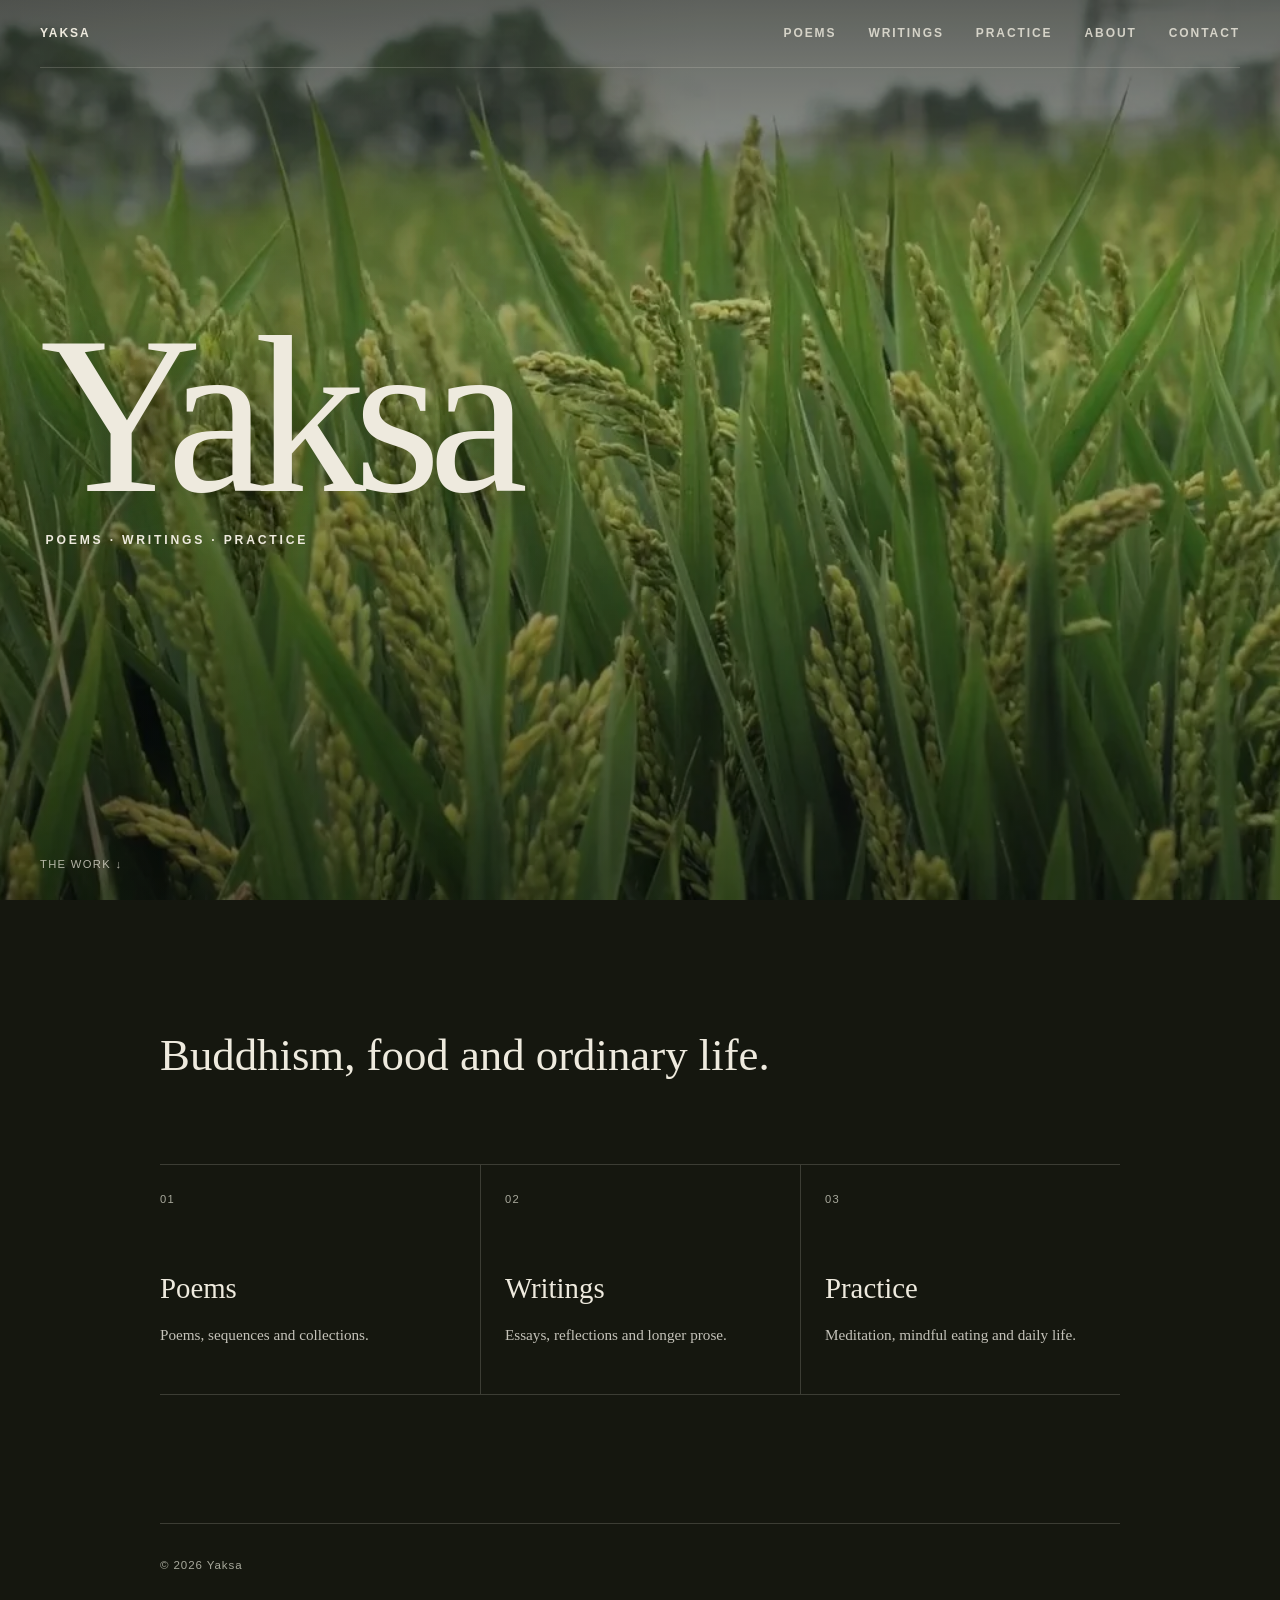
==== index.html @ 3fe2ee8c "Force smooth video restart" ====
<!doctype html>
<html lang="en">
<head>
  <meta charset="utf-8">
  <meta name="viewport" content="width=device-width, initial-scale=1">
  <meta name="description" content="Yaksa: poems, writings and practice.">
  <meta name="theme-color" content="#15170f">
  <title>Yaksa</title>
  <link rel="icon" type="image/png" href="favicon.png?v=2">
  <style>
    :root {
      --ink: #15170f;
      --paper: #eeeade;
      --muted: #a8a99c;
      --line: rgba(238, 234, 222, .18);
    }

    * { box-sizing: border-box; }

    html { scroll-behavior: smooth; }

    body {
      margin: 0;
      background: var(--ink);
      color: var(--paper);
      font-family: Georgia, "Times New Roman", serif;
      font-size: 18px;
      line-height: 1.6;
    }

    a { color: inherit; }

    .hero {
      min-height: 100svh;
      position: relative;
      display: grid;
      grid-template-rows: auto 1fr auto;
      overflow: hidden;
      isolation: isolate;
      background: #222719 url("assets/rice-field-poster.webp") center / cover no-repeat;
    }

    .hero-animation {
      position: absolute;
      inset: 0;
      z-index: -3;
      width: 100%;
      height: 100%;
      object-fit: cover;
      object-position: center;
    }

    .hero::before {
      content: "";
      position: absolute;
      inset: 0;
      z-index: -2;
      background:
        linear-gradient(180deg, rgba(9, 12, 7, .58) 0%, rgba(9, 12, 7, .12) 36%, rgba(9, 12, 7, .46) 100%),
        linear-gradient(90deg, rgba(9, 12, 7, .18), transparent 55%);
    }

    .hero::after {
      content: "";
      position: absolute;
      inset: 0;
      z-index: -1;
      background: rgba(32, 38, 20, .08);
      mix-blend-mode: multiply;
    }

    .topbar {
      width: min(1200px, calc(100% - 3rem));
      margin: 0 auto;
      padding: 1.5rem 0;
      display: flex;
      align-items: center;
      justify-content: space-between;
      border-bottom: 1px solid var(--line);
    }

    .mark,
    nav a {
      font-family: Arial, Helvetica, sans-serif;
      font-size: .75rem;
      font-weight: 600;
      letter-spacing: .16em;
      text-decoration: none;
      text-transform: uppercase;
    }

    nav { display: flex; gap: clamp(1rem, 2.5vw, 2.2rem); }
    nav a { opacity: .82; transition: opacity 160ms ease; }
    nav a:hover, nav a:focus-visible { opacity: 1; }

    .hero-title {
      align-self: center;
      width: min(1200px, calc(100% - 3rem));
      margin: 0 auto;
      padding: 2rem 0 5rem;
    }

    h1 {
      margin: 0;
      font-size: clamp(5rem, 18vw, 14rem);
      font-weight: 400;
      letter-spacing: -.055em;
      line-height: .8;
      text-shadow: 0 2px 35px rgba(0, 0, 0, .28);
    }

    .hero-title p {
      margin: 1.6rem 0 0 .35rem;
      font-family: Arial, Helvetica, sans-serif;
      font-size: .76rem;
      font-weight: 600;
      letter-spacing: .23em;
      text-transform: uppercase;
    }

    .down {
      width: min(1200px, calc(100% - 3rem));
      margin: 0 auto;
      padding: 0 0 1.6rem;
      font-family: Arial, Helvetica, sans-serif;
      font-size: .7rem;
      letter-spacing: .12em;
      text-decoration: none;
      text-transform: uppercase;
      opacity: .72;
    }

    main {
      width: min(960px, calc(100% - 3rem));
      margin: 0 auto;
      padding: clamp(5rem, 10vw, 9rem) 0;
    }

    .intro {
      max-width: 740px;
      margin: 0 0 5rem;
      font-size: clamp(1.7rem, 3.5vw, 3rem);
      line-height: 1.25;
    }

    .rooms {
      display: grid;
      grid-template-columns: repeat(3, 1fr);
      border-top: 1px solid var(--line);
    }

    .room {
      min-height: 230px;
      padding: 1.6rem 1.5rem 1.7rem 0;
      border-bottom: 1px solid var(--line);
      text-decoration: none;
    }

    .room + .room {
      padding-left: 1.5rem;
      border-left: 1px solid var(--line);
    }

    .room small {
      display: block;
      margin-bottom: 3.5rem;
      color: var(--muted);
      font-family: Arial, Helvetica, sans-serif;
      font-size: .7rem;
      letter-spacing: .12em;
    }

    .room h2 { margin: 0 0 .75rem; font-size: 1.8rem; font-weight: 400; }
    .room p { margin: 0; color: #c4c2b9; font-size: .95rem; }

    footer {
      width: min(960px, calc(100% - 3rem));
      margin: 0 auto;
      padding: 2rem 0 3rem;
      border-top: 1px solid var(--line);
      color: var(--muted);
      font-family: Arial, Helvetica, sans-serif;
      font-size: .72rem;
      letter-spacing: .08em;
    }

    @media (max-width: 720px) {
      .topbar { align-items: flex-start; }
      nav { display: grid; grid-template-columns: repeat(2, auto); gap: .45rem 1.1rem; }
      nav a { font-size: .65rem; }
      .hero-title { padding-bottom: 2rem; }
      h1 { font-size: clamp(4.7rem, 26vw, 8rem); }
      .rooms { grid-template-columns: 1fr; }
      .room { min-height: auto; padding: 1.6rem 0 2rem; }
      .room + .room { padding-left: 0; border-left: 0; }
      .room small { margin-bottom: 1.5rem; }
    }

    @media (prefers-reduced-motion: reduce) {
      html { scroll-behavior: auto; }
    }
  </style>
</head>
<body>
  <section class="hero">
    <video id="riceField" class="hero-animation" autoplay muted playsinline preload="auto" poster="assets/rice-field-poster.webp" aria-hidden="true">
      <source src="assets/rice-field-smooth-v4.mp4" type="video/mp4">
    </video>

    <header class="topbar">
      <a class="mark" href="index.html">Yaksa</a>
      <nav aria-label="Main navigation">
        <a href="poems.html">Poems</a>
        <a href="writings.html">Writings</a>
        <a href="practice.html">Practice</a>
        <a href="about.html">About</a>
        <a href="contact.html">Contact</a>
      </nav>
    </header>

    <div class="hero-title">
      <h1>Yaksa</h1>
      <p>Poems · writings · practice</p>
    </div>

    <a class="down" href="#work">The work ↓</a>
  </section>

  <main id="work">
    <p class="intro">Buddhism, food and ordinary life.</p>

    <div class="rooms">
      <a class="room" href="poems.html">
        <small>01</small>
        <h2>Poems</h2>
        <p>Poems, sequences and collections.</p>
      </a>
      <a class="room" href="writings.html">
        <small>02</small>
        <h2>Writings</h2>
        <p>Essays, reflections and longer prose.</p>
      </a>
      <a class="room" href="practice.html">
        <small>03</small>
        <h2>Practice</h2>
        <p>Meditation, mindful eating and daily life.</p>
      </a>
    </div>
  </main>

  <footer>© <span id="year"></span> Yaksa</footer>

  <script>
    document.getElementById("year").textContent = new Date().getFullYear();

    const riceField = document.getElementById("riceField");
    riceField.muted = true;

    const restartField = () => {
      riceField.currentTime = 0;
      riceField.play().catch(() => {});
    };

    riceField.addEventListener("ended", restartField);
    riceField.addEventListener("timeupdate", () => {
      if (riceField.duration && riceField.currentTime >= riceField.duration - 0.08) {
        restartField();
      }
    });

    document.addEventListener("visibilitychange", () => {
      if (!document.hidden && riceField.paused) {
        riceField.play().catch(() => {});
      }
    });

  </script>
</body>
</html>
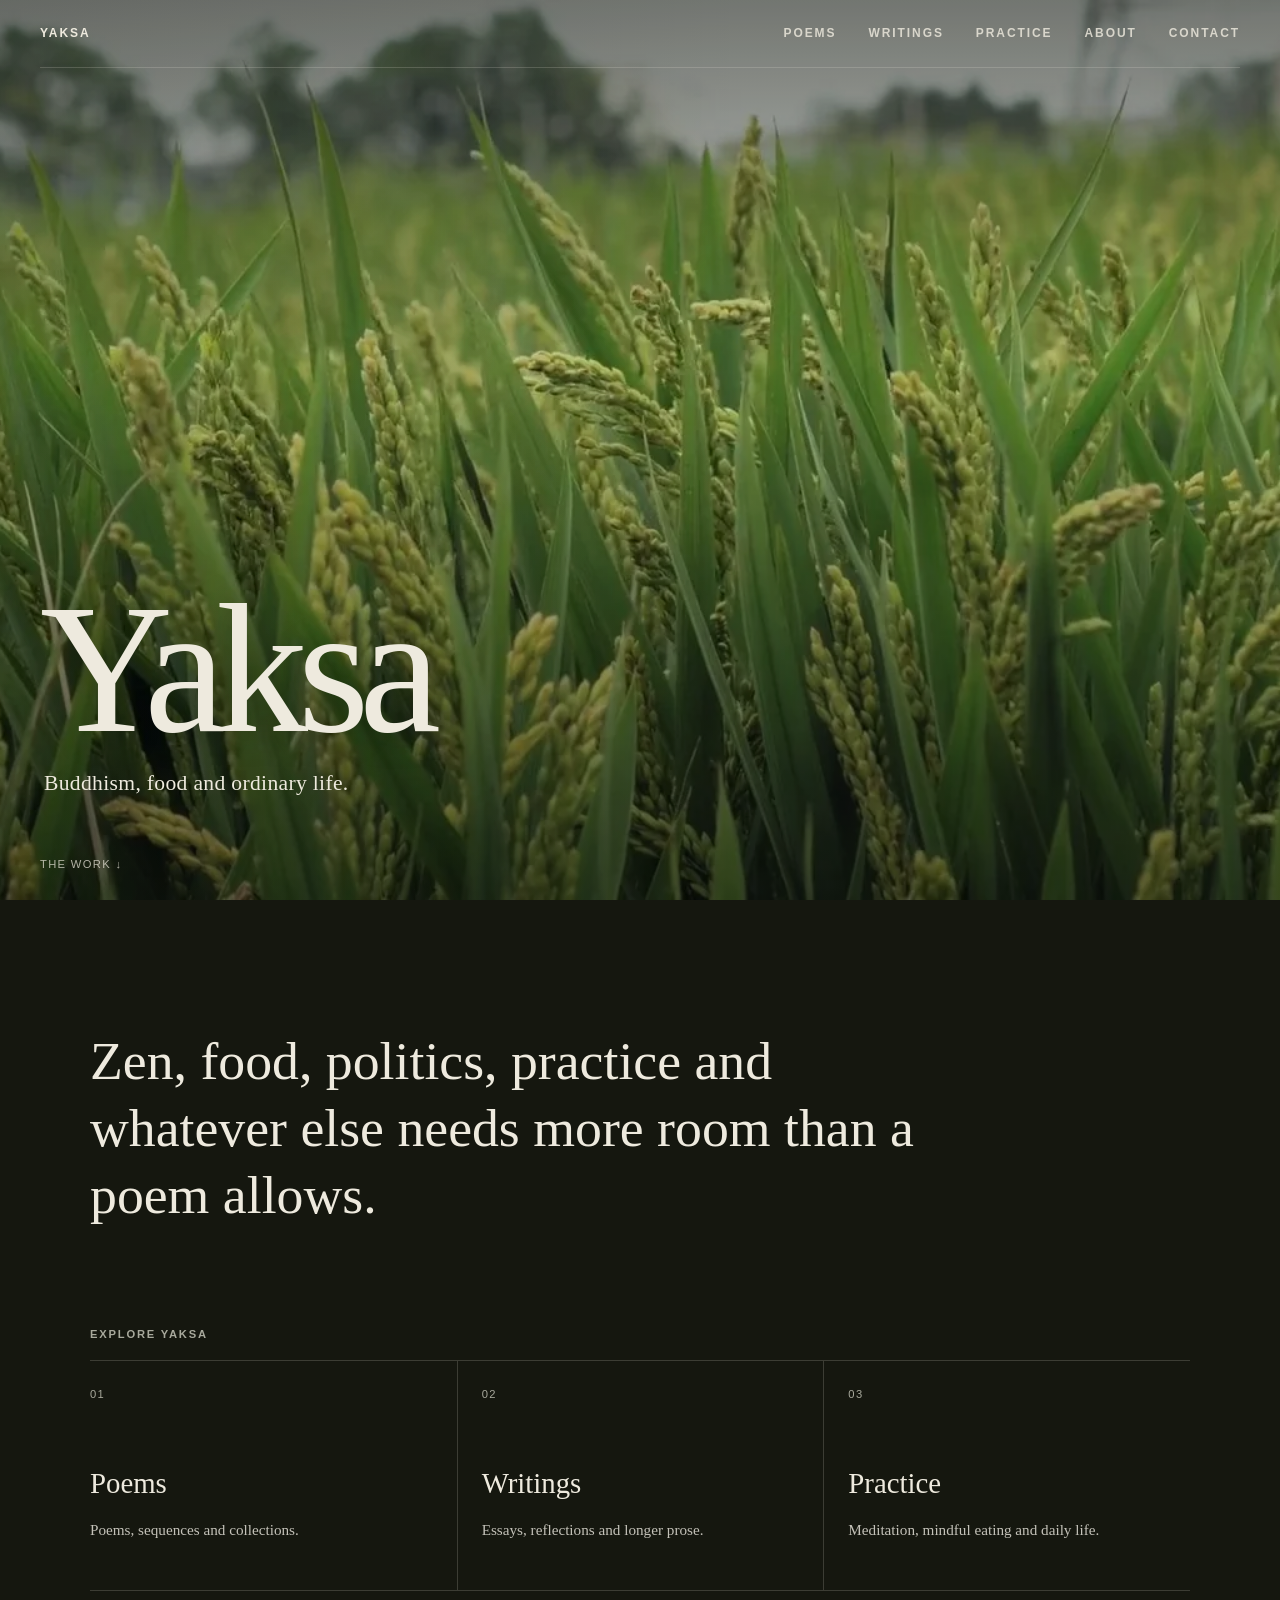
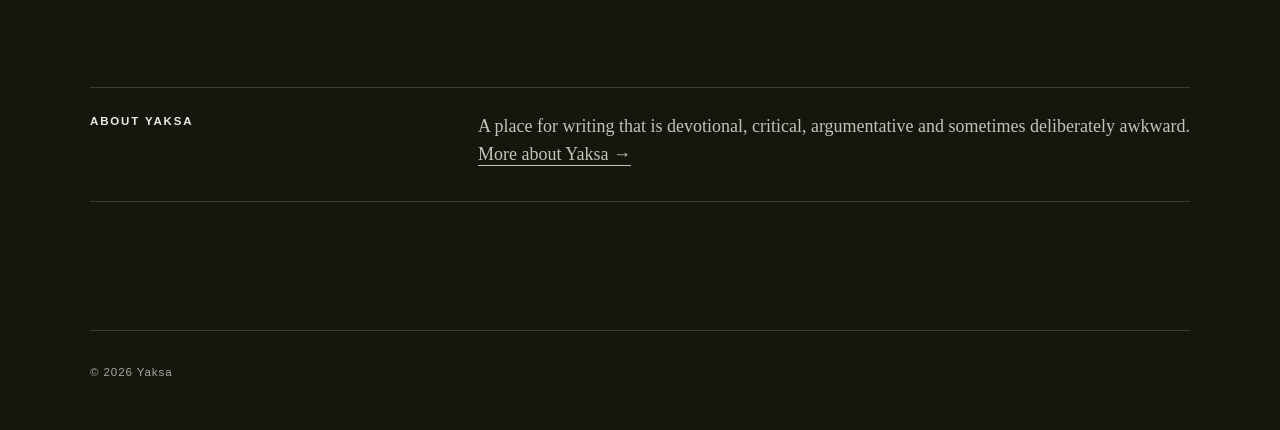
==== commit 6ab24680: "Refine Yaksa homepage design" ====
--- a/index.html
+++ b/index.html
@@ -21,6 +21,7 @@
 
     body {
       margin: 0;
+      overflow-x: hidden;
       background: var(--ink);
       color: var(--paper);
       font-family: Georgia, "Times New Roman", serif;
@@ -31,6 +32,7 @@
     a { color: inherit; }
 
     .hero {
+      width: 100%;
       min-height: 100svh;
       position: relative;
       display: grid;
@@ -56,8 +58,8 @@
       inset: 0;
       z-index: -2;
       background:
-        linear-gradient(180deg, rgba(9, 12, 7, .58) 0%, rgba(9, 12, 7, .12) 36%, rgba(9, 12, 7, .46) 100%),
-        linear-gradient(90deg, rgba(9, 12, 7, .18), transparent 55%);
+        linear-gradient(180deg, rgba(9, 12, 7, .48) 0%, rgba(9, 12, 7, .05) 40%, rgba(9, 12, 7, .5) 100%),
+        linear-gradient(90deg, rgba(9, 12, 7, .12), transparent 58%);
     }
 
     .hero::after {
@@ -94,28 +96,25 @@
     nav a:hover, nav a:focus-visible { opacity: 1; }
 
     .hero-title {
-      align-self: center;
+      align-self: end;
       width: min(1200px, calc(100% - 3rem));
       margin: 0 auto;
-      padding: 2rem 0 5rem;
+      padding: 5rem 0 3.5rem;
     }
 
     h1 {
       margin: 0;
-      font-size: clamp(5rem, 18vw, 14rem);
+      font-size: clamp(5rem, 15vw, 11.5rem);
       font-weight: 400;
       letter-spacing: -.055em;
       line-height: .8;
       text-shadow: 0 2px 35px rgba(0, 0, 0, .28);
     }
 
-    .hero-title p {
-      margin: 1.6rem 0 0 .35rem;
-      font-family: Arial, Helvetica, sans-serif;
-      font-size: .76rem;
-      font-weight: 600;
-      letter-spacing: .23em;
-      text-transform: uppercase;
+    .hero-statement {
+      margin: 1.4rem 0 0 .25rem;
+      font-size: clamp(1rem, 1.8vw, 1.35rem);
+      letter-spacing: .015em;
     }
 
     .down {
@@ -131,22 +130,34 @@
     }
 
     main {
-      width: min(960px, calc(100% - 3rem));
+      width: min(1100px, calc(100% - 3rem));
       margin: 0 auto;
       padding: clamp(5rem, 10vw, 9rem) 0;
     }
 
     .intro {
-      max-width: 740px;
-      margin: 0 0 5rem;
-      font-size: clamp(1.7rem, 3.5vw, 3rem);
+      max-width: 860px;
+      margin: 0 0 6rem;
+      font-size: clamp(1.75rem, 4.2vw, 3.75rem);
       line-height: 1.25;
+    }
+
+    .section-heading {
+      margin: 0;
+      padding: 0 0 1rem;
+      border-bottom: 1px solid var(--line);
+      color: var(--muted);
+      font-family: Arial, Helvetica, sans-serif;
+      font-size: .7rem;
+      font-weight: 600;
+      letter-spacing: .16em;
+      text-transform: uppercase;
     }
 
     .rooms {
       display: grid;
       grid-template-columns: repeat(3, 1fr);
-      border-top: 1px solid var(--line);
+      margin-bottom: 6rem;
     }
 
     .room {
@@ -173,8 +184,28 @@
     .room h2 { margin: 0 0 .75rem; font-size: 1.8rem; font-weight: 400; }
     .room p { margin: 0; color: #c4c2b9; font-size: .95rem; }
 
+    .about-strip {
+      display: grid;
+      grid-template-columns: 1fr 2fr;
+      gap: 2rem;
+      padding: 1.5rem 0 2rem;
+      border-top: 1px solid var(--line);
+      border-bottom: 1px solid var(--line);
+    }
+
+    .about-strip h2 {
+      margin: 0;
+      font-family: Arial, Helvetica, sans-serif;
+      font-size: .72rem;
+      letter-spacing: .16em;
+      text-transform: uppercase;
+    }
+
+    .about-strip p { margin: 0; color: #c4c2b9; }
+    .about-strip a { text-underline-offset: .25em; }
+
     footer {
-      width: min(960px, calc(100% - 3rem));
+      width: min(1100px, calc(100% - 3rem));
       margin: 0 auto;
       padding: 2rem 0 3rem;
       border-top: 1px solid var(--line);
@@ -194,6 +225,7 @@
       .room { min-height: auto; padding: 1.6rem 0 2rem; }
       .room + .room { padding-left: 0; border-left: 0; }
       .room small { margin-bottom: 1.5rem; }
+      .about-strip { grid-template-columns: 1fr; gap: 1rem; }
     }
 
     @media (prefers-reduced-motion: reduce) {
@@ -204,7 +236,7 @@
 <body>
   <section class="hero">
     <video id="riceField" class="hero-animation" autoplay muted playsinline preload="auto" poster="assets/rice-field-poster.webp" aria-hidden="true">
-      <source src="assets/rice-field-smooth-v4.mp4" type="video/mp4">
+      <source src="assets/rice-field-sway-v5.mp4" type="video/mp4">
     </video>
 
     <header class="topbar">
@@ -220,15 +252,16 @@
 
     <div class="hero-title">
       <h1>Yaksa</h1>
-      <p>Poems · writings · practice</p>
+      <p class="hero-statement">Buddhism, food and ordinary life.</p>
     </div>
 
     <a class="down" href="#work">The work ↓</a>
   </section>
 
   <main id="work">
-    <p class="intro">Buddhism, food and ordinary life.</p>
-
+    <p class="intro">Zen, food, politics, practice and whatever else needs more room than a poem allows.</p>
+
+    <h2 class="section-heading">Explore Yaksa</h2>
     <div class="rooms">
       <a class="room" href="poems.html">
         <small>01</small>
@@ -246,6 +279,11 @@
         <p>Meditation, mindful eating and daily life.</p>
       </a>
     </div>
+
+    <section class="about-strip">
+      <h2>About Yaksa</h2>
+      <p>A place for writing that is devotional, critical, argumentative and sometimes deliberately awkward. <a href="about.html">More about Yaksa →</a></p>
+    </section>
   </main>
 
   <footer>© <span id="year"></span> Yaksa</footer>
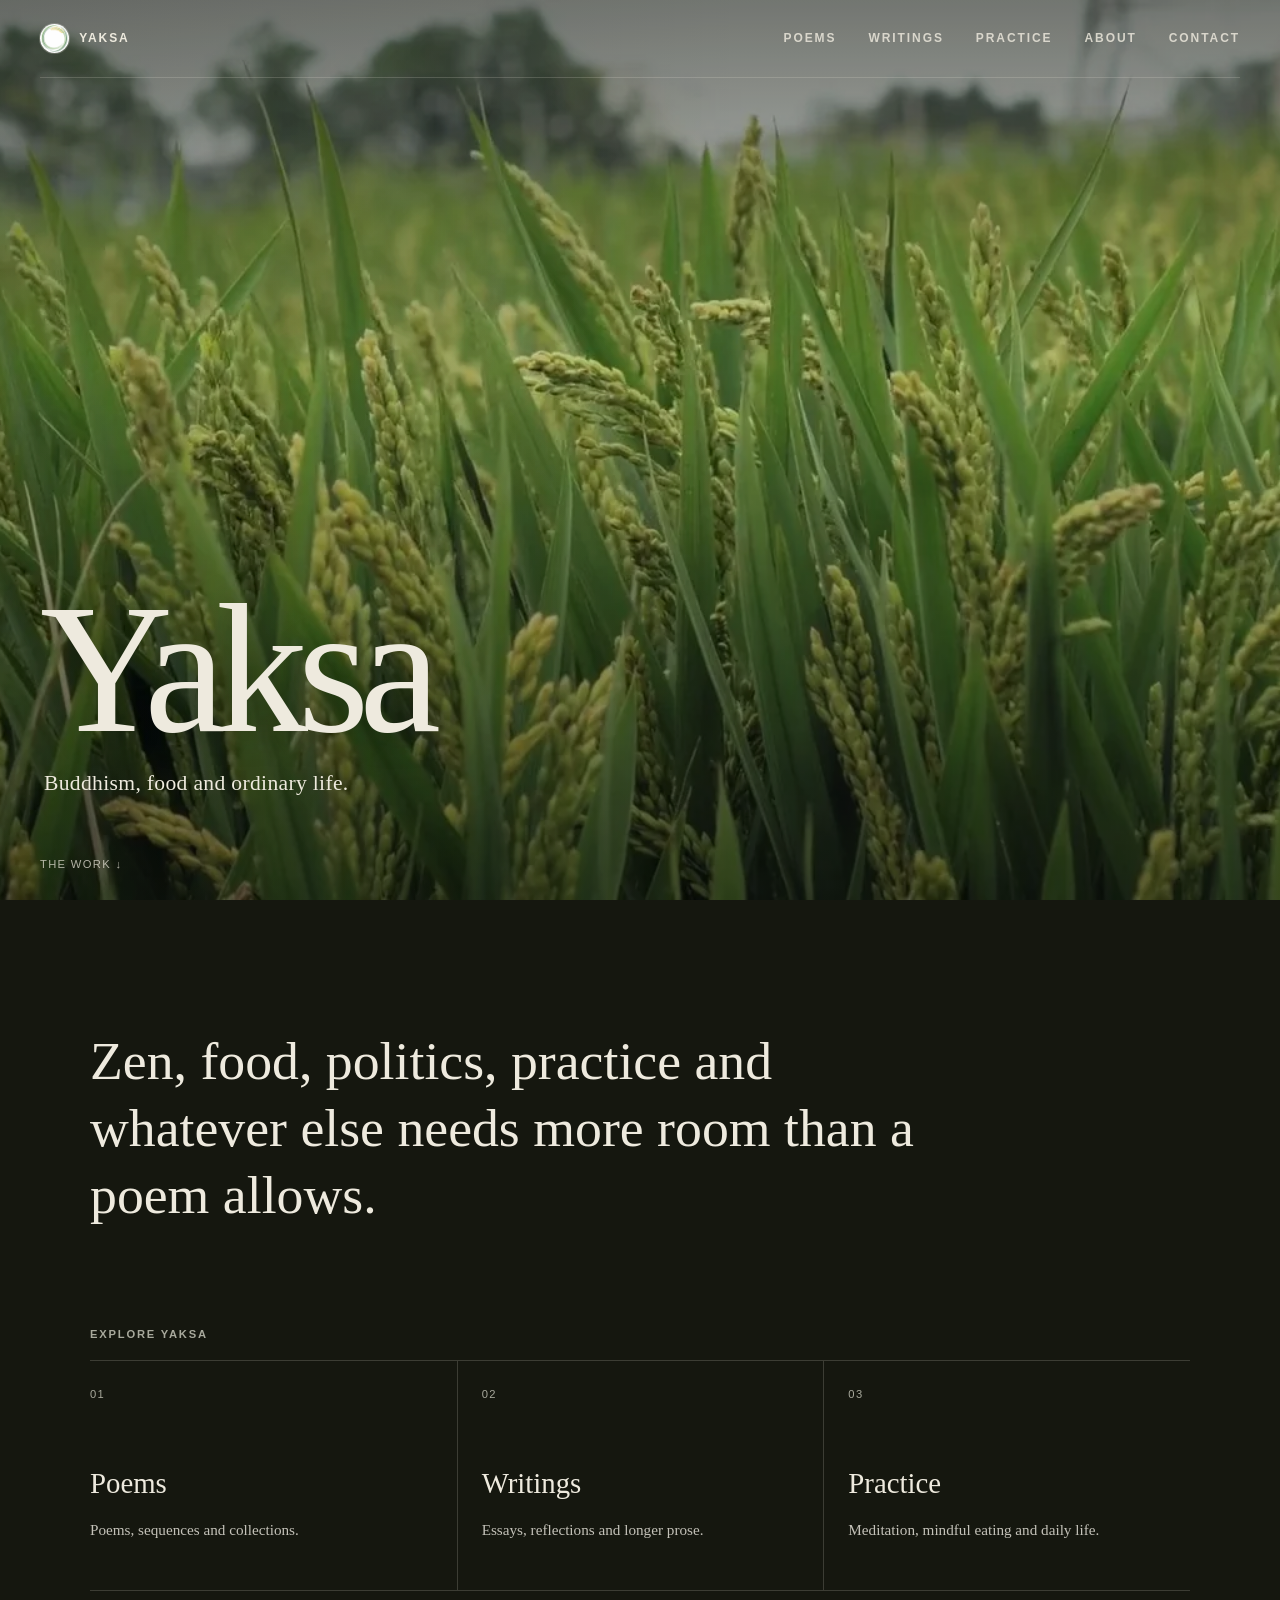
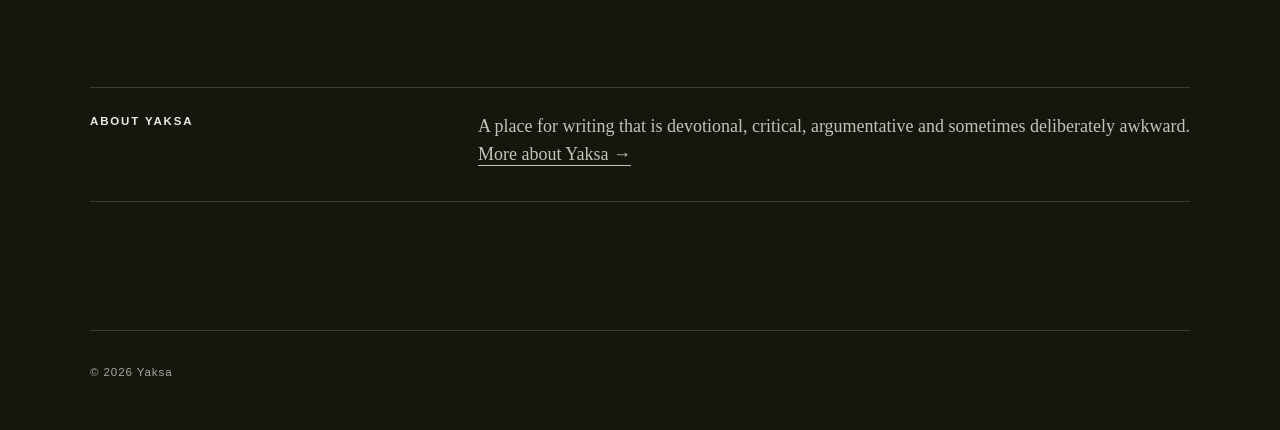
==== commit 078b6e01: "Add logo to homepage wordmark" ====
--- a/index.html
+++ b/index.html
@@ -91,6 +91,20 @@
       text-transform: uppercase;
     }
 
+    .mark {
+      display: inline-flex;
+      align-items: center;
+      gap: .65rem;
+    }
+
+    .mark img {
+      width: 1.8rem;
+      height: 1.8rem;
+      border-radius: 50%;
+      object-fit: cover;
+      box-shadow: 0 0 0 1px rgba(238, 234, 222, .24);
+    }
+
     nav { display: flex; gap: clamp(1rem, 2.5vw, 2.2rem); }
     nav a { opacity: .82; transition: opacity 160ms ease; }
     nav a:hover, nav a:focus-visible { opacity: 1; }
@@ -240,7 +254,10 @@
     </video>
 
     <header class="topbar">
-      <a class="mark" href="index.html">Yaksa</a>
+      <a class="mark" href="index.html">
+        <img src="favicon.png" alt="">
+        <span>Yaksa</span>
+      </a>
       <nav aria-label="Main navigation">
         <a href="poems.html">Poems</a>
         <a href="writings.html">Writings</a>
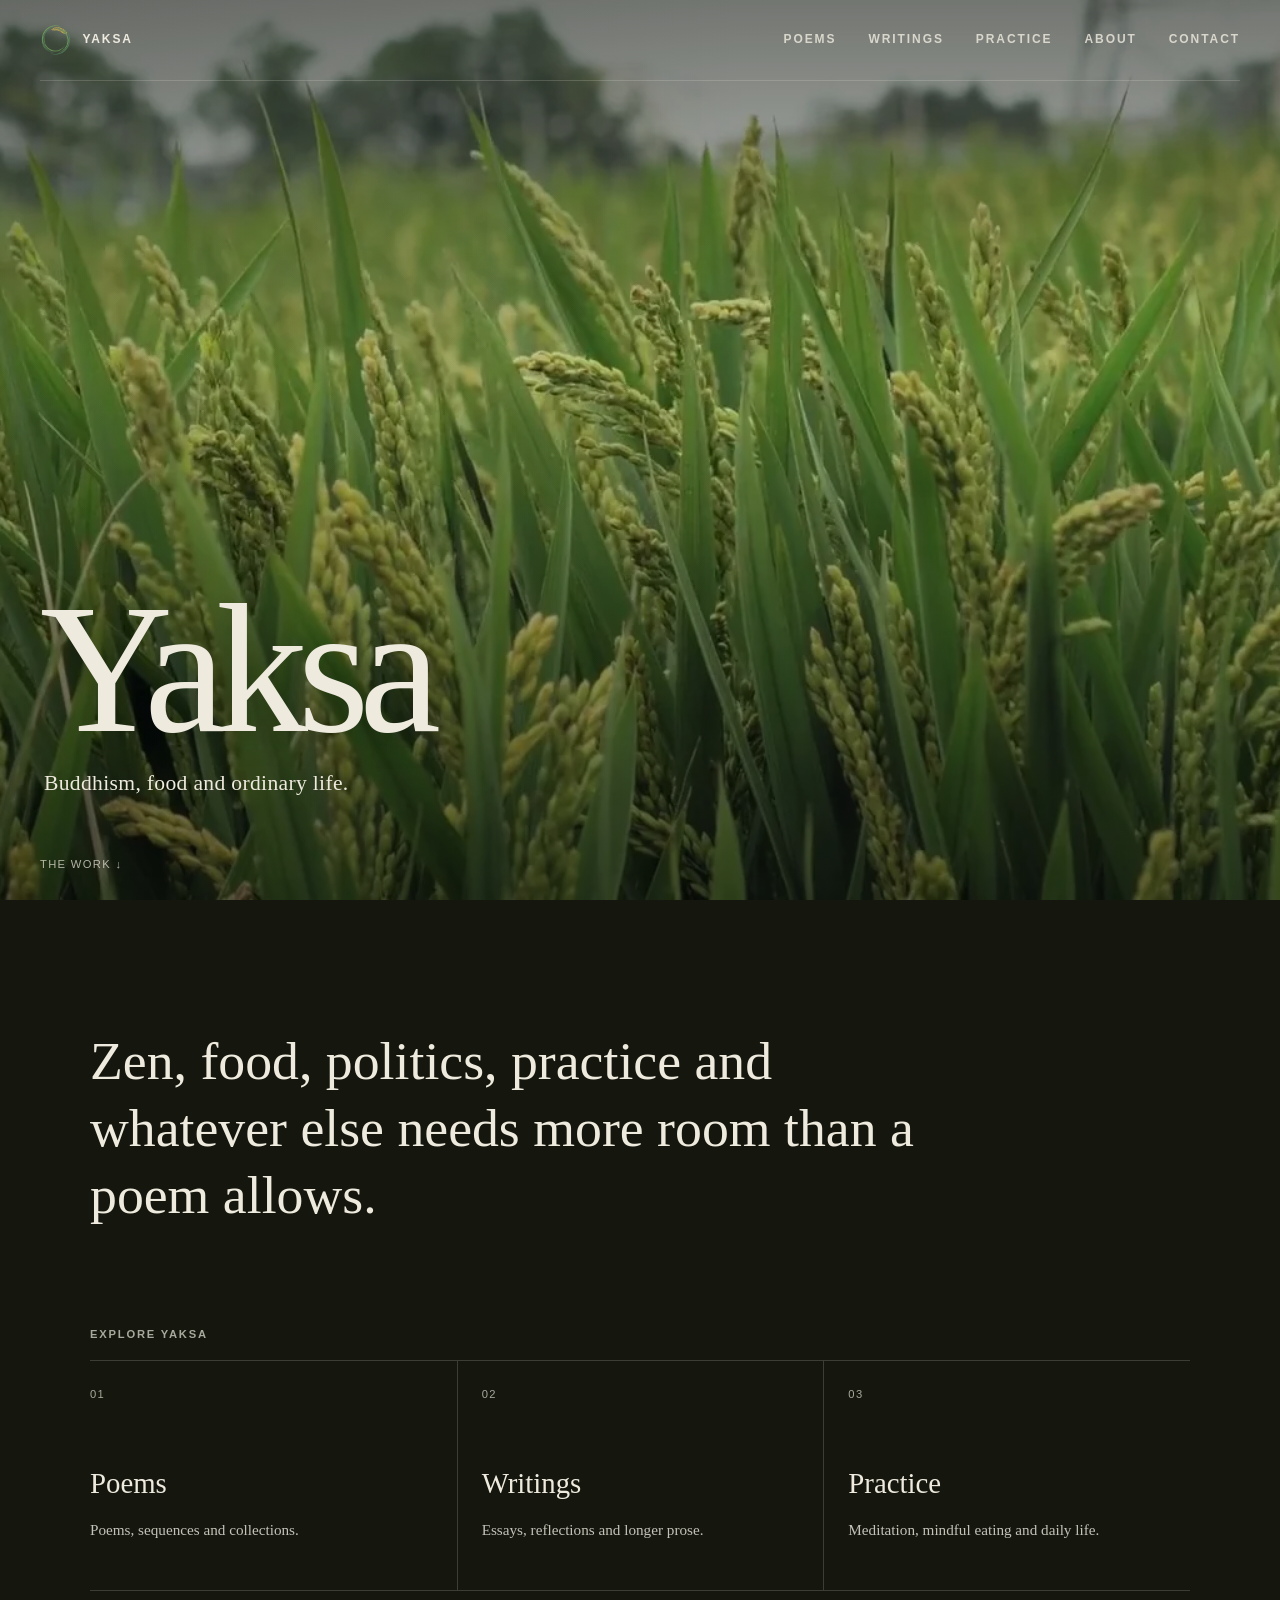
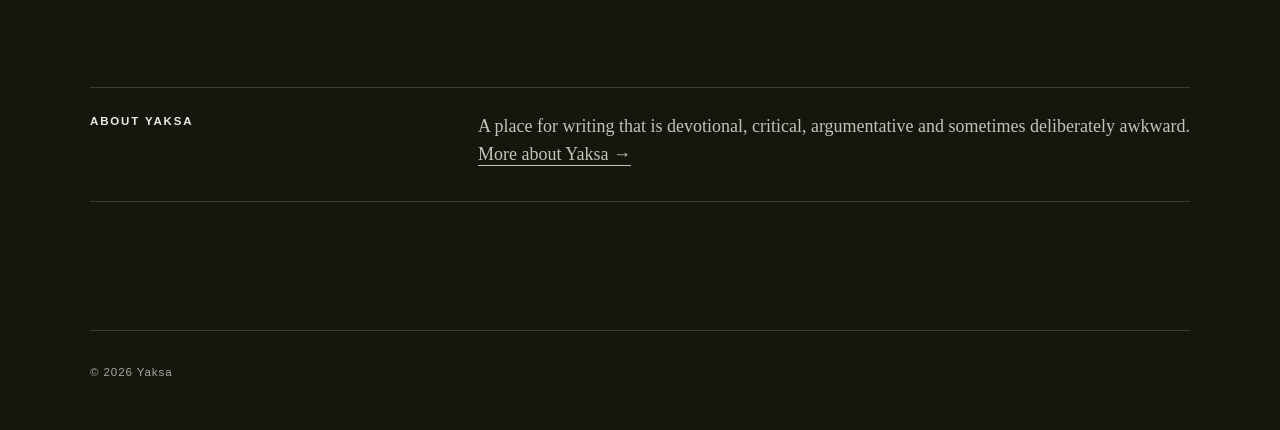
==== commit 62f57424: "Use transparent header logo" ====
--- a/index.html
+++ b/index.html
@@ -98,11 +98,9 @@
     }
 
     .mark img {
-      width: 1.8rem;
-      height: 1.8rem;
-      border-radius: 50%;
+      width: 2rem;
+      height: 2rem;
       object-fit: cover;
-      box-shadow: 0 0 0 1px rgba(238, 234, 222, .24);
     }
 
     nav { display: flex; gap: clamp(1rem, 2.5vw, 2.2rem); }
@@ -255,7 +253,7 @@
 
     <header class="topbar">
       <a class="mark" href="index.html">
-        <img src="favicon.png" alt="">
+        <img src="assets/yaksa-logo-header.png" alt="">
         <span>Yaksa</span>
       </a>
       <nav aria-label="Main navigation">
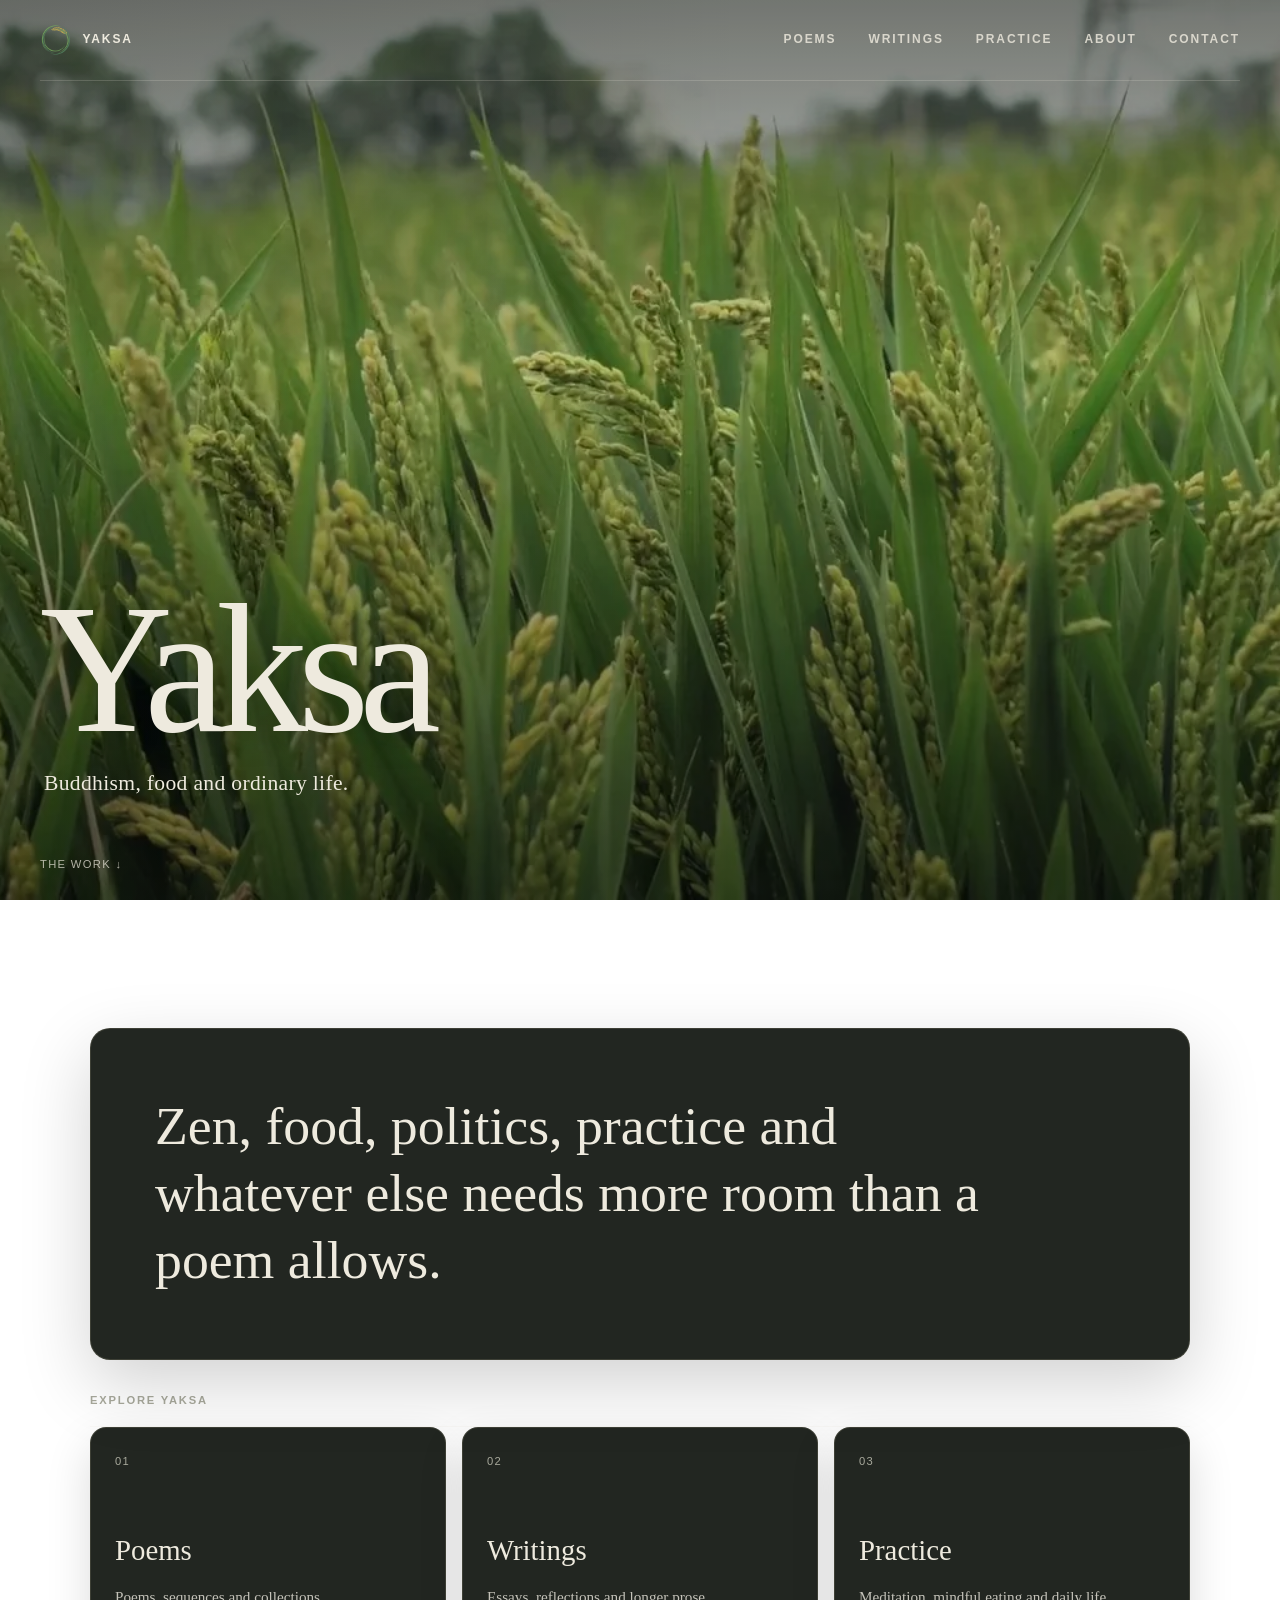
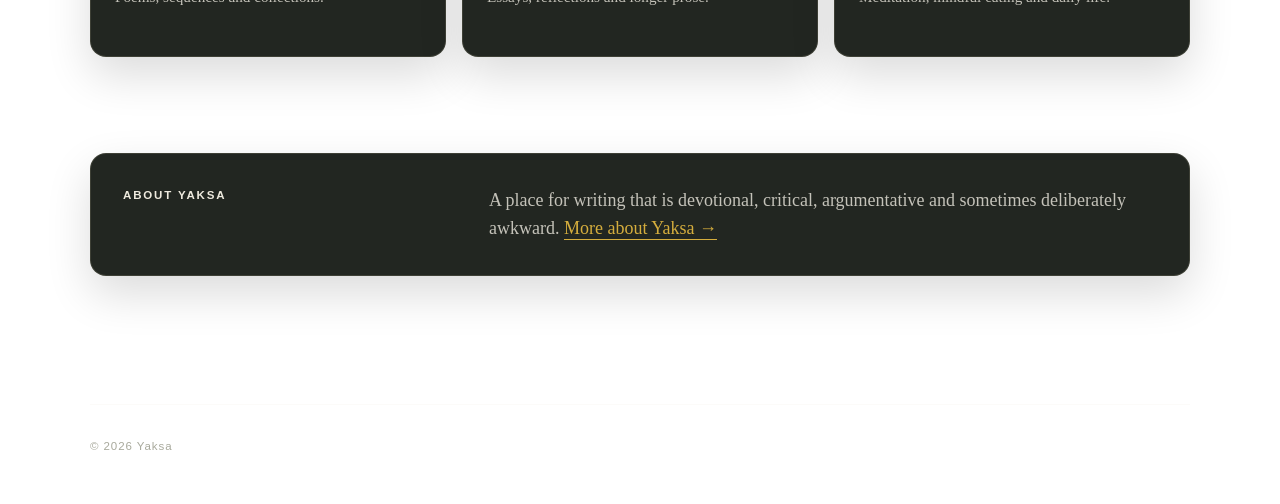
==== commit f4c3d320: "Add deep rice-green page background" ====
--- a/index.html
+++ b/index.html
@@ -13,6 +13,8 @@
       --paper: #eeeade;
       --muted: #a8a99c;
       --line: rgba(238, 234, 222, .18);
+      --rice-gold: #d5ad3d;
+      --panel: rgba(10, 15, 9, .9);
     }
 
     * { box-sizing: border-box; }
@@ -22,7 +24,11 @@
     body {
       margin: 0;
       overflow-x: hidden;
-      background: var(--ink);
+      background:
+        radial-gradient(circle at 18% 8%, #344b2d 0%, transparent 34%),
+        radial-gradient(circle at 88% 44%, rgba(61, 83, 49, .48) 0%, transparent 30%),
+        linear-gradient(155deg, #1d2c1d 0%, #111910 65%, #0c110b 100%);
+      background-attachment: fixed;
       color: var(--paper);
       font-family: Georgia, "Times New Roman", serif;
       font-size: 18px;
@@ -147,9 +153,19 @@
       padding: clamp(5rem, 10vw, 9rem) 0;
     }
 
+    .intro-panel {
+      margin-bottom: 2rem;
+      padding: clamp(2rem, 5vw, 4rem);
+      background: var(--panel);
+      border: 1px solid rgba(232, 222, 184, .14);
+      border-radius: 1.25rem;
+      box-shadow: 0 24px 70px rgba(0, 0, 0, .18);
+      backdrop-filter: blur(8px);
+    }
+
     .intro {
       max-width: 860px;
-      margin: 0 0 6rem;
+      margin: 0;
       font-size: clamp(1.75rem, 4.2vw, 3.75rem);
       line-height: 1.25;
     }
@@ -169,19 +185,26 @@
     .rooms {
       display: grid;
       grid-template-columns: repeat(3, 1fr);
+      gap: 1rem;
       margin-bottom: 6rem;
     }
 
     .room {
       min-height: 230px;
-      padding: 1.6rem 1.5rem 1.7rem 0;
-      border-bottom: 1px solid var(--line);
+      padding: 1.6rem 1.5rem 1.7rem;
+      background: var(--panel);
+      border: 1px solid rgba(232, 222, 184, .14);
+      border-radius: 1rem;
+      box-shadow: 0 18px 45px rgba(0, 0, 0, .14);
       text-decoration: none;
-    }
-
-    .room + .room {
-      padding-left: 1.5rem;
-      border-left: 1px solid var(--line);
+      transition: transform 180ms ease, border-color 180ms ease, background 180ms ease;
+    }
+
+    .room:hover,
+    .room:focus-visible {
+      transform: translateY(-3px);
+      background: rgba(13, 20, 11, .96);
+      border-color: rgba(213, 173, 61, .5);
     }
 
     .room small {
@@ -200,9 +223,11 @@
       display: grid;
       grid-template-columns: 1fr 2fr;
       gap: 2rem;
-      padding: 1.5rem 0 2rem;
-      border-top: 1px solid var(--line);
-      border-bottom: 1px solid var(--line);
+      padding: 2rem;
+      background: var(--panel);
+      border: 1px solid rgba(232, 222, 184, .14);
+      border-radius: 1rem;
+      box-shadow: 0 18px 45px rgba(0, 0, 0, .14);
     }
 
     .about-strip h2 {
@@ -214,7 +239,7 @@
     }
 
     .about-strip p { margin: 0; color: #c4c2b9; }
-    .about-strip a { text-underline-offset: .25em; }
+    .about-strip a { color: var(--rice-gold); text-underline-offset: .25em; }
 
     footer {
       width: min(1100px, calc(100% - 3rem));
@@ -235,7 +260,7 @@
       h1 { font-size: clamp(4.7rem, 26vw, 8rem); }
       .rooms { grid-template-columns: 1fr; }
       .room { min-height: auto; padding: 1.6rem 0 2rem; }
-      .room + .room { padding-left: 0; border-left: 0; }
+      .room { padding: 1.6rem; }
       .room small { margin-bottom: 1.5rem; }
       .about-strip { grid-template-columns: 1fr; gap: 1rem; }
     }
@@ -274,7 +299,9 @@
   </section>
 
   <main id="work">
-    <p class="intro">Zen, food, politics, practice and whatever else needs more room than a poem allows.</p>
+    <section class="intro-panel">
+      <p class="intro">Zen, food, politics, practice and whatever else needs more room than a poem allows.</p>
+    </section>
 
     <h2 class="section-heading">Explore Yaksa</h2>
     <div class="rooms">
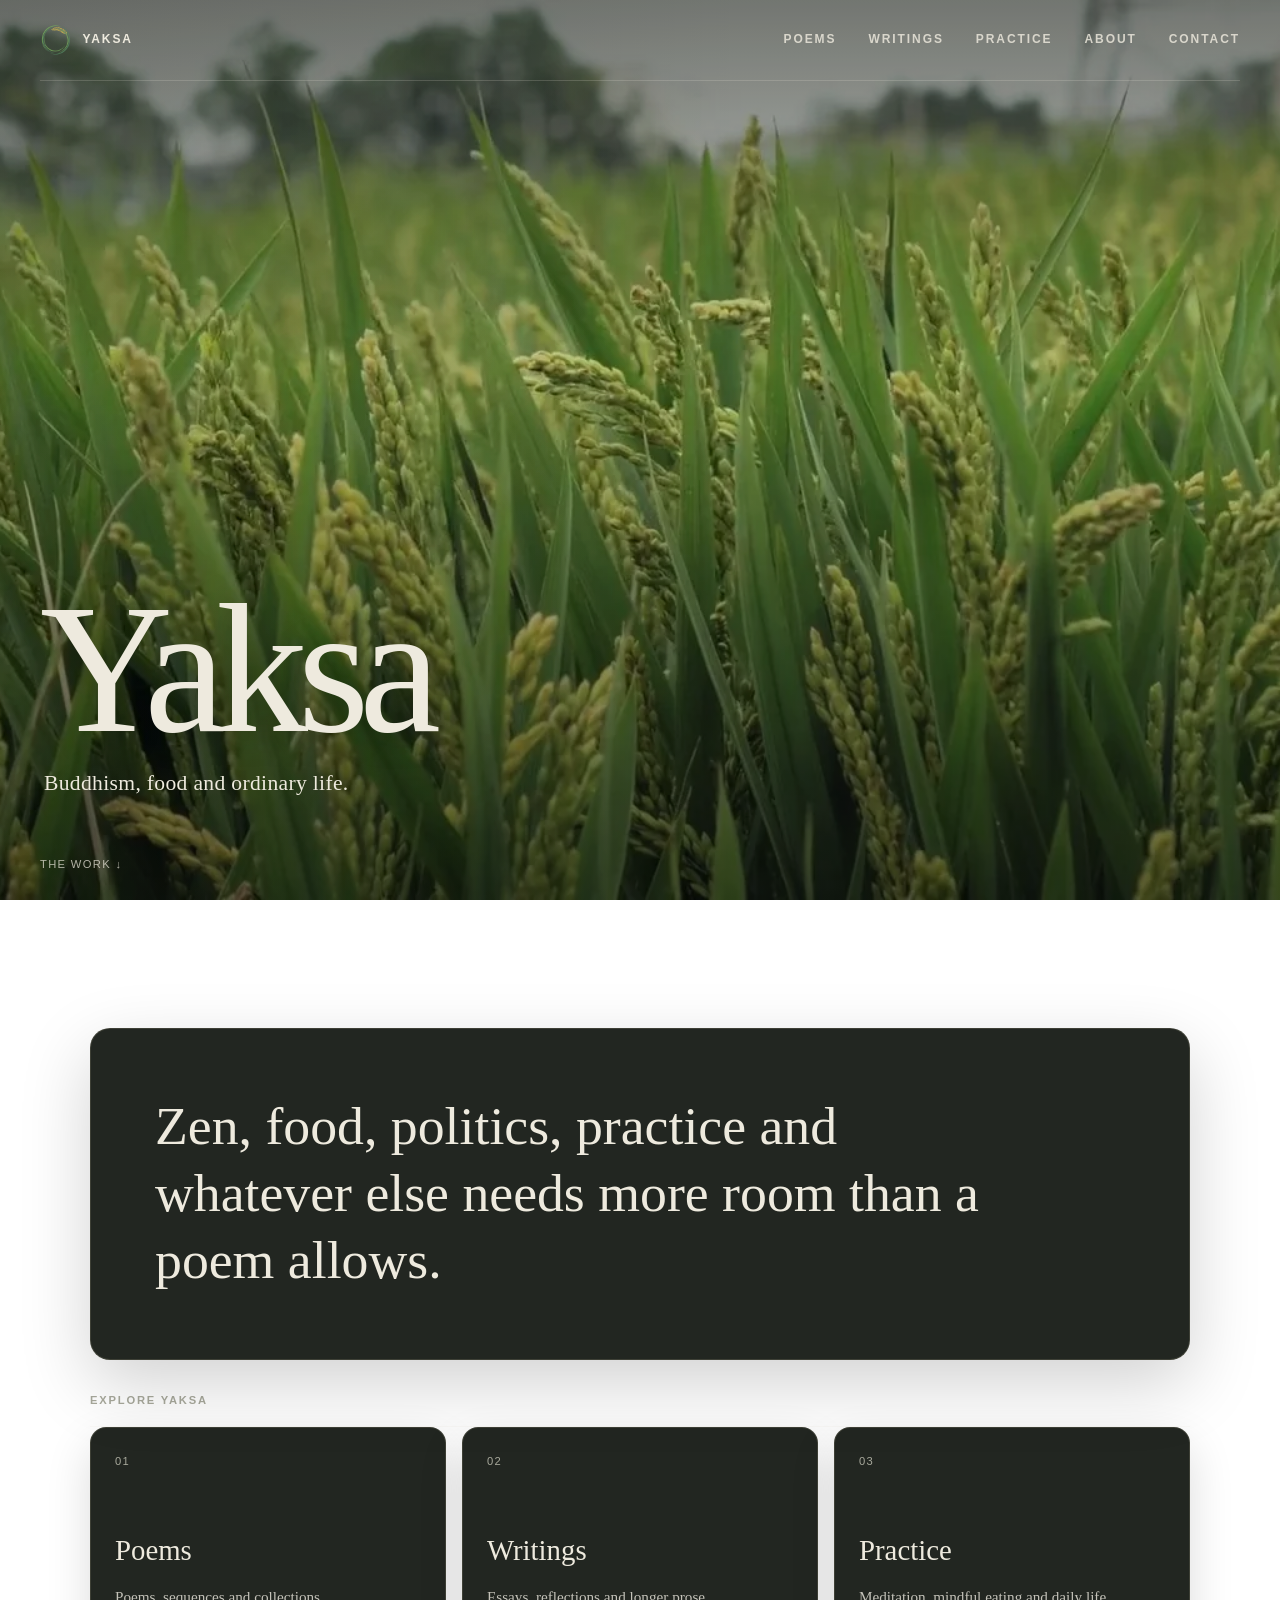
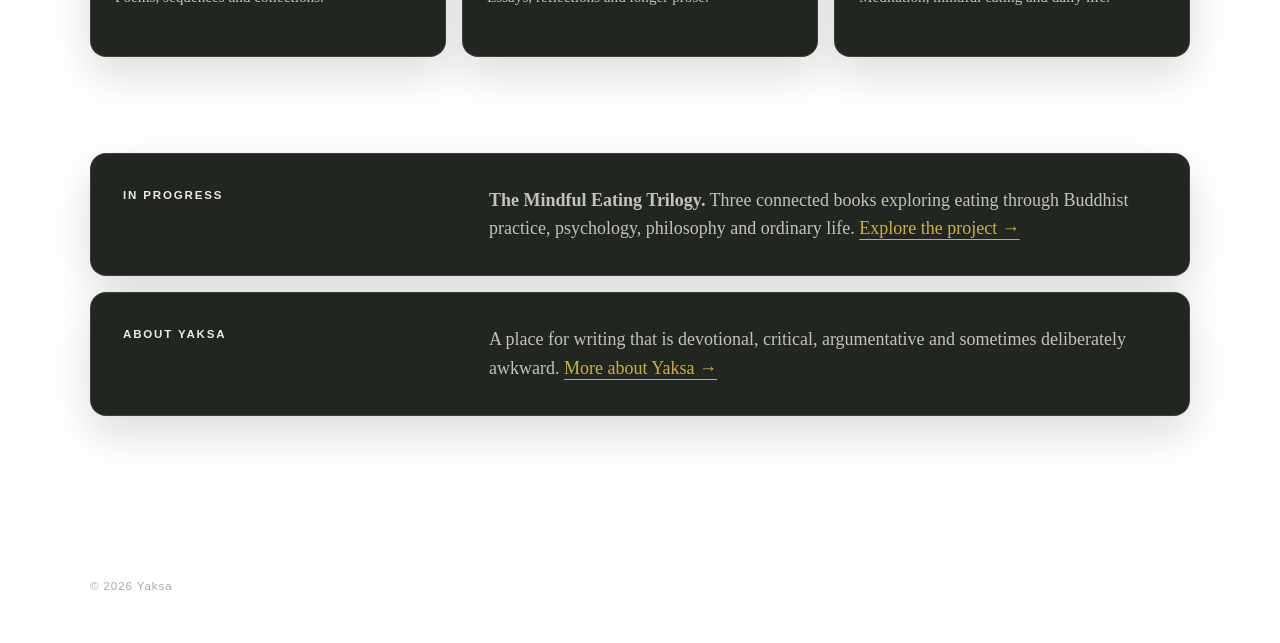
==== commit b415f1f2: "Add Mindful Eating Trilogy page" ====
--- a/index.html
+++ b/index.html
@@ -322,6 +322,11 @@
       </a>
     </div>
 
+    <section class="about-strip" style="margin-bottom: 1rem;">
+      <h2>In progress</h2>
+      <p><strong>The Mindful Eating Trilogy.</strong> Three connected books exploring eating through Buddhist practice, psychology, philosophy and ordinary life. <a href="mindful-eating.html">Explore the project →</a></p>
+    </section>
+
     <section class="about-strip">
       <h2>About Yaksa</h2>
       <p>A place for writing that is devotional, critical, argumentative and sometimes deliberately awkward. <a href="about.html">More about Yaksa →</a></p>
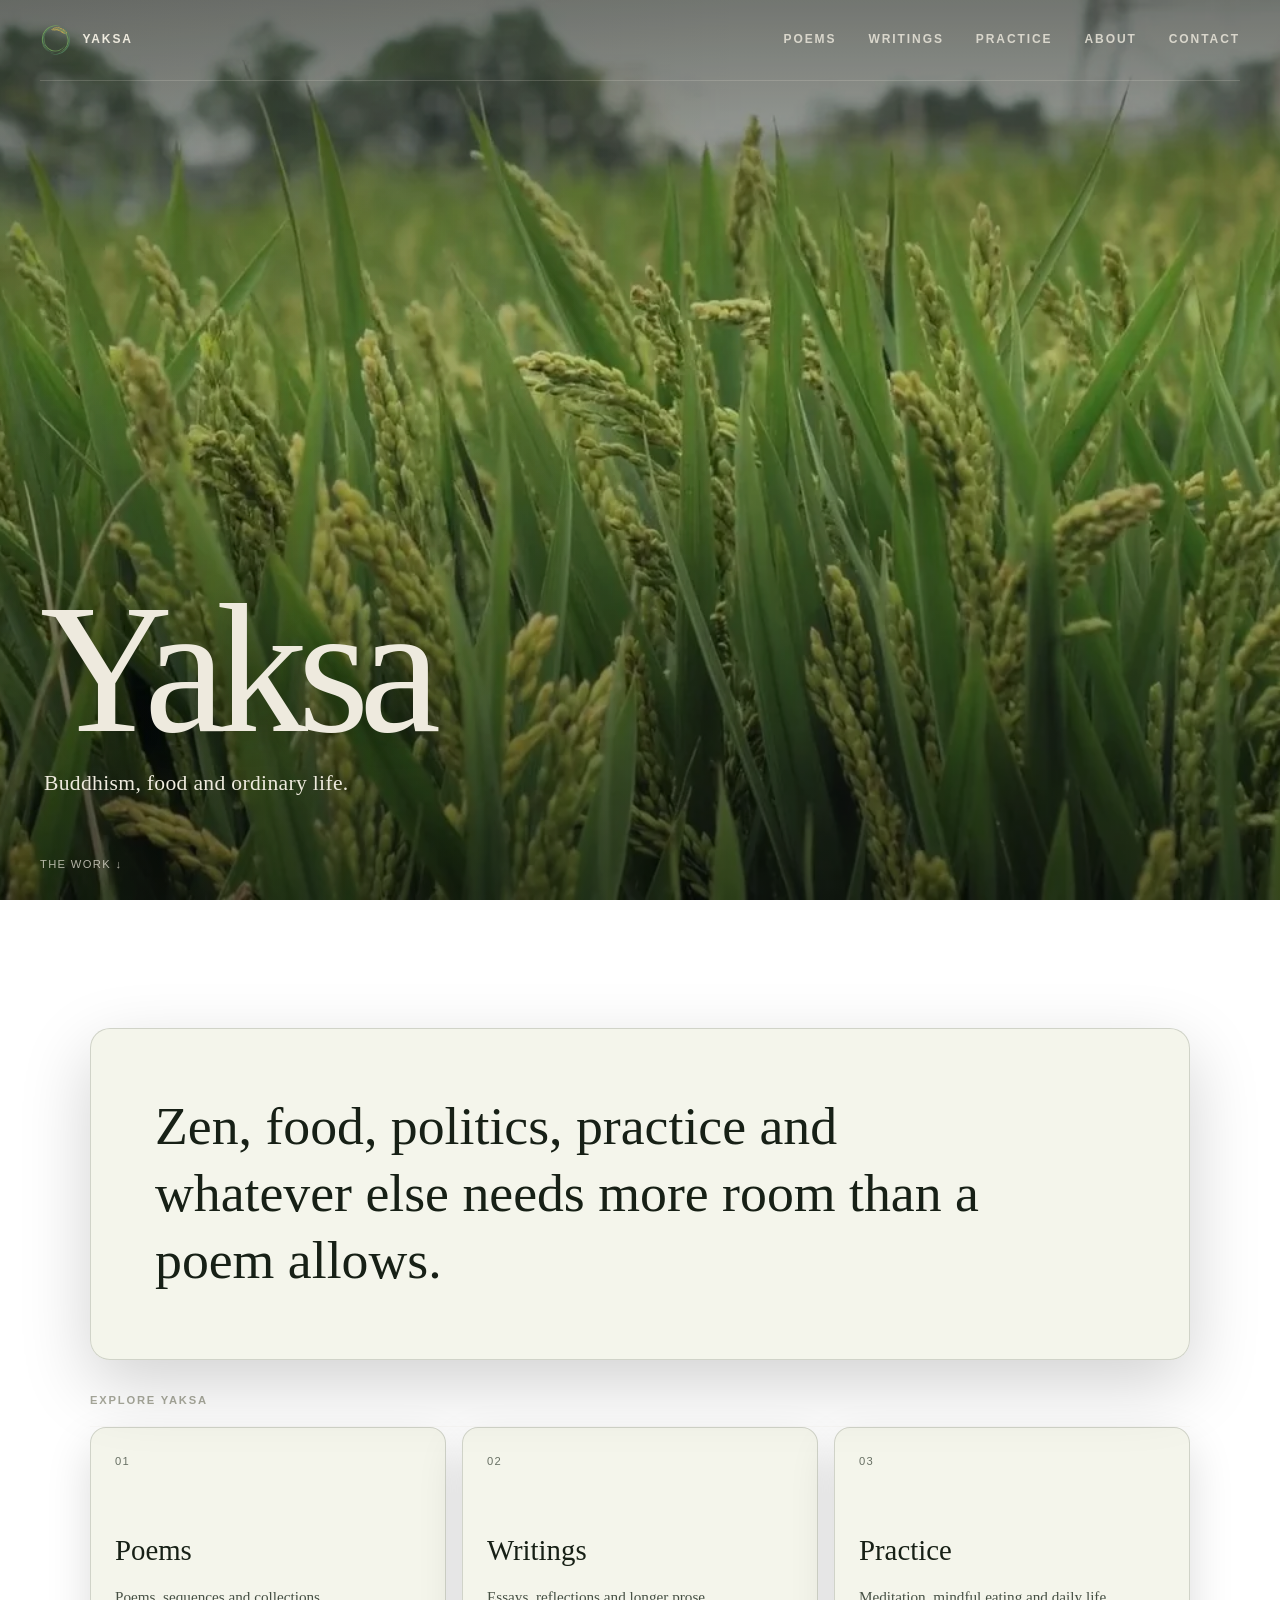
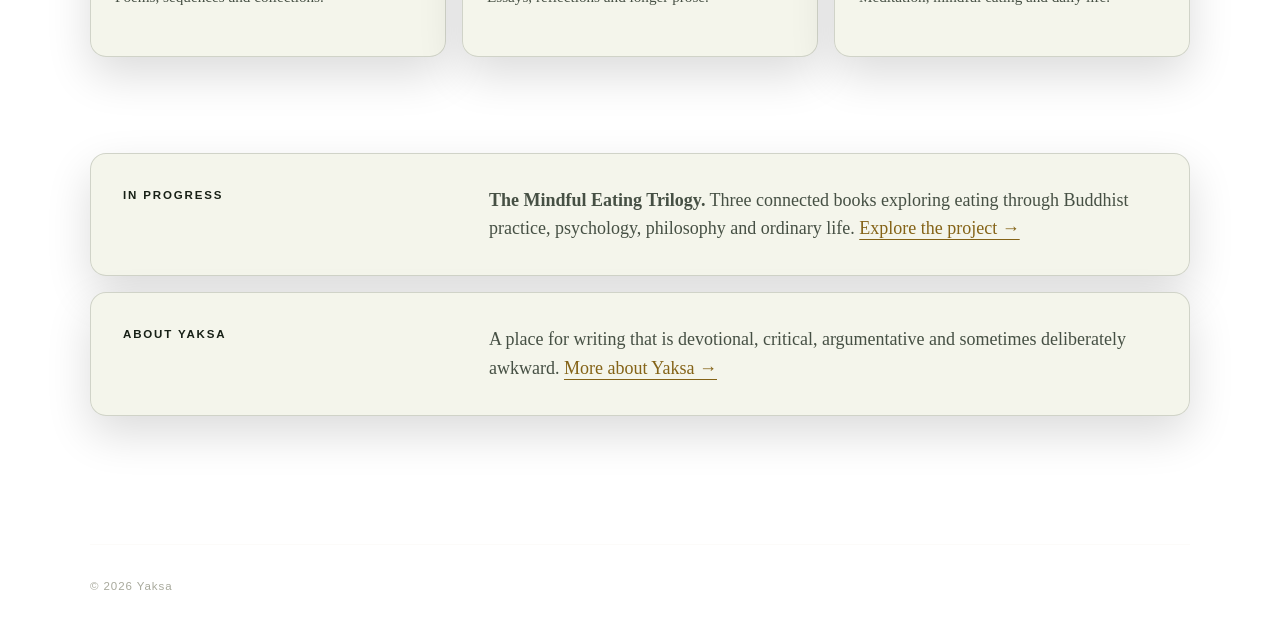
==== commit 17193726: "Use light panels on homepage" ====
--- a/index.html
+++ b/index.html
@@ -14,7 +14,7 @@
       --muted: #a8a99c;
       --line: rgba(238, 234, 222, .18);
       --rice-gold: #d5ad3d;
-      --panel: rgba(10, 15, 9, .9);
+      --panel: rgba(244, 245, 235, .97);
     }
 
     * { box-sizing: border-box; }
@@ -157,10 +157,11 @@
       margin-bottom: 2rem;
       padding: clamp(2rem, 5vw, 4rem);
       background: var(--panel);
-      border: 1px solid rgba(232, 222, 184, .14);
+      border: 1px solid rgba(20, 35, 18, .16);
       border-radius: 1.25rem;
       box-shadow: 0 24px 70px rgba(0, 0, 0, .18);
       backdrop-filter: blur(8px);
+      color: #172016;
     }
 
     .intro {
@@ -193,31 +194,32 @@
       min-height: 230px;
       padding: 1.6rem 1.5rem 1.7rem;
       background: var(--panel);
-      border: 1px solid rgba(232, 222, 184, .14);
+      border: 1px solid rgba(20, 35, 18, .16);
       border-radius: 1rem;
       box-shadow: 0 18px 45px rgba(0, 0, 0, .14);
       text-decoration: none;
       transition: transform 180ms ease, border-color 180ms ease, background 180ms ease;
+      color: #172016;
     }
 
     .room:hover,
     .room:focus-visible {
       transform: translateY(-3px);
-      background: rgba(13, 20, 11, .96);
-      border-color: rgba(213, 173, 61, .5);
+      background: #faf9f1;
+      border-color: rgba(79, 107, 72, .65);
     }
 
     .room small {
       display: block;
       margin-bottom: 3.5rem;
-      color: var(--muted);
+      color: #687064;
       font-family: Arial, Helvetica, sans-serif;
       font-size: .7rem;
       letter-spacing: .12em;
     }
 
     .room h2 { margin: 0 0 .75rem; font-size: 1.8rem; font-weight: 400; }
-    .room p { margin: 0; color: #c4c2b9; font-size: .95rem; }
+    .room p { margin: 0; color: #465044; font-size: .95rem; }
 
     .about-strip {
       display: grid;
@@ -225,9 +227,10 @@
       gap: 2rem;
       padding: 2rem;
       background: var(--panel);
-      border: 1px solid rgba(232, 222, 184, .14);
+      border: 1px solid rgba(20, 35, 18, .16);
       border-radius: 1rem;
       box-shadow: 0 18px 45px rgba(0, 0, 0, .14);
+      color: #172016;
     }
 
     .about-strip h2 {
@@ -238,8 +241,8 @@
       text-transform: uppercase;
     }
 
-    .about-strip p { margin: 0; color: #c4c2b9; }
-    .about-strip a { color: var(--rice-gold); text-underline-offset: .25em; }
+    .about-strip p { margin: 0; color: #465044; }
+    .about-strip a { color: #846317; text-underline-offset: .25em; }
 
     footer {
       width: min(1100px, calc(100% - 3rem));
